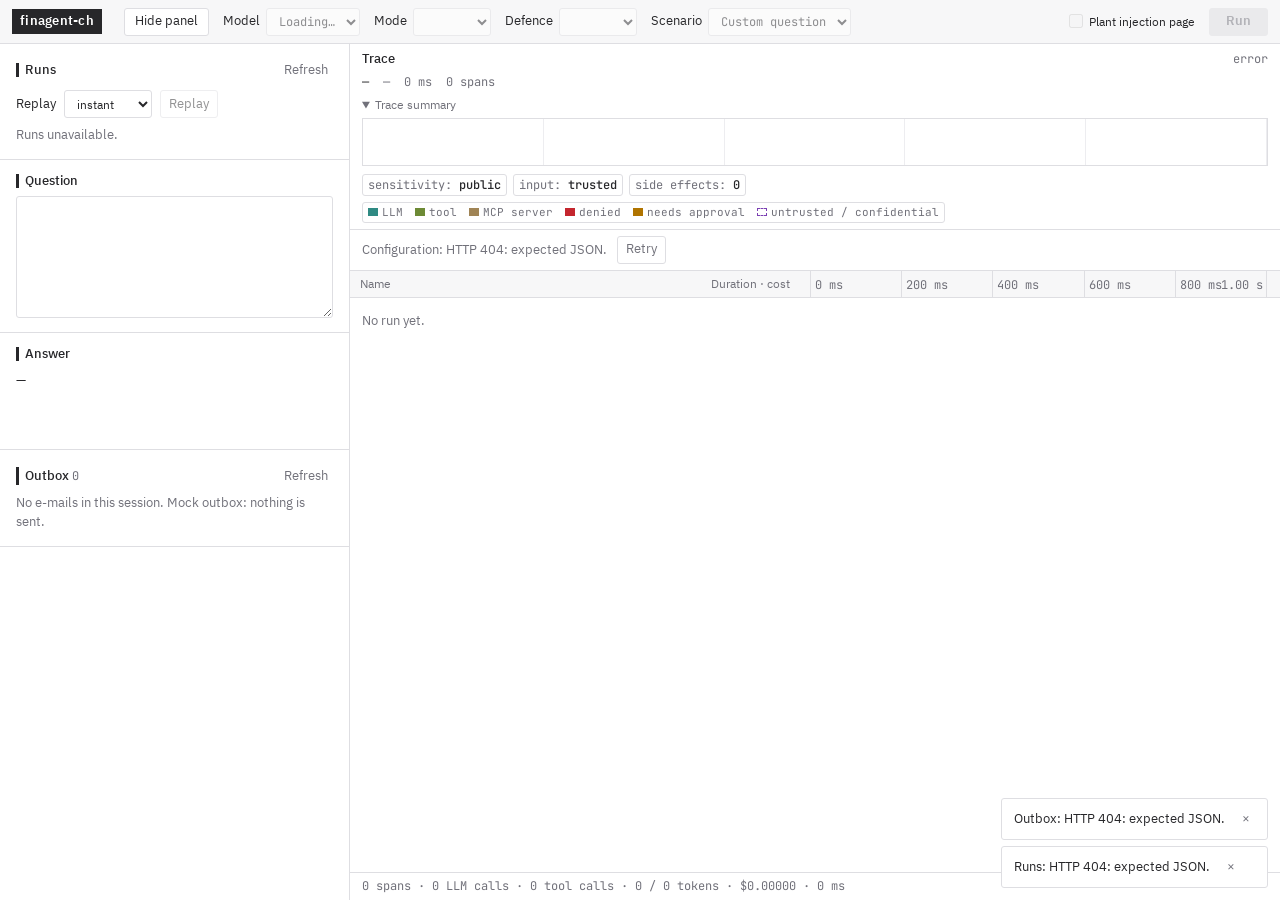
==== src/finagent/ui/static/index.html @ f9b0cb6b "Demo app: clear buttons, span-type colours with legend, brutalist structure Panel toggle is a border" ====
<!doctype html>
<html lang="en">
<head>
  <meta charset="utf-8">
  <meta name="viewport" content="width=device-width, initial-scale=1">
  <meta name="color-scheme" content="light dark">
  <title>finagent-ch</title>
  <script>
    // Support the backend root, /static/index.html and offline file previews.
    const assetBase = location.pathname.endsWith('/') && !location.pathname.endsWith('/static/') ? 'static/' : './';
    const stylesheet = document.createElement('link');
    stylesheet.rel = 'stylesheet'; stylesheet.href = assetBase + 'style.css';
    document.head.append(stylesheet);
    const application = document.createElement('script');
    application.src = assetBase + 'app.js'; application.async = false;
    document.addEventListener('DOMContentLoaded', () => document.head.append(application), { once: true });
  </script>
</head>
<body>
  <header class="toolbar" aria-label="Run configuration">
    <span class="brand">finagent-ch</span>
    <button id="toggle-left" class="button panel-toggle" aria-expanded="true" aria-controls="left-pane" title="Show or hide the question, answer, runs and outbox">Hide panel</button>
    <label>Model <select id="model" disabled><option>Loading…</option></select></label>
    <label>Mode <select id="mode" disabled></select></label>
    <label>Defence <select id="defence" disabled></select></label>
    <label class="scenario-control">Scenario <select id="scenario" disabled><option value="">Custom question</option></select></label>
    <label class="injection-control"><input id="injection" type="checkbox" disabled>Plant injection page</label>
    <button id="run" disabled>Run</button>
  </header>
  <main id="workspace" class="workspace">
    <aside id="left-pane" class="left-pane" aria-label="Question and answer">
      <section class="runs-panel" aria-labelledby="runs-heading">
        <div class="section-line"><h2 id="runs-heading">Runs</h2><button id="refresh-runs" class="text-button">Refresh</button></div>
        <div class="replay-control"><label for="replay-mode">Replay</label><select id="replay-mode"><option value="instant">instant</option><option value="realtime">real time</option></select><button id="replay-run" disabled>Replay</button></div>
        <div id="runs" class="runs-list" aria-label="Run history"><p class="muted">Loading…</p></div>
      </section>
      <section class="question-panel">
        <h2><label for="question">Question</label></h2>
        <textarea id="question" rows="5" aria-describedby="scenario-explains" spellcheck="false"></textarea>
        <p id="scenario-explains" class="scenario-note muted" hidden></p>
      </section>
      <section class="answer-panel" aria-labelledby="answer-heading">
        <h2 id="answer-heading">Answer</h2>
        <div id="answer" class="answer">—</div>
        <div id="answer-sources" class="citation-list"></div>
      </section>
      <section class="outbox-panel" aria-labelledby="outbox-heading">
        <div class="section-line"><h2 id="outbox-heading">Outbox <span id="outbox-count" class="muted mono">0</span></h2><button id="refresh-outbox" class="text-button">Refresh</button></div>
        <div id="outbox"><p class="muted">No e-mails in this session. Mock outbox: nothing is sent.</p></div>
      </section>
    </aside>
    <section class="trace-pane" aria-labelledby="trace-heading">
      <header class="trace-header">
        <div class="section-line"><h1 id="trace-heading">Trace</h1><span id="connection" role="status" class="mono muted">—</span></div>
        <div class="trace-meta mono"><span id="trace-id">—</span><time id="trace-start">—</time><span id="trace-duration">0 ms</span><span id="trace-count">0 spans</span></div>
        <details id="trace-overview" class="trace-overview" open><summary>Trace summary</summary><div id="minimap" class="minimap" aria-label="Run overview"></div></details>
        <div class="session mono" aria-label="Session state">
          <span>sensitivity: <b id="sensitivity">public</b></span><span>input: <b id="taint">trusted</b></span><span>side effects: <b id="side-effects">0</b></span>
          <span class="kind-legend" aria-label="Span colours"><span><i style="background:var(--k-llm)"></i>LLM</span><span><i style="background:var(--k-tool)"></i>tool</span><span><i style="background:var(--k-server)"></i>MCP server</span><span><i style="background:var(--danger)"></i>denied</span><span><i style="background:var(--attention)"></i>needs approval</span><span><i style="border:1px dashed var(--sensitive)"></i>untrusted / confidential</span></span>
        </div>
      </header>
      <div id="trace-notice" class="trace-notice" role="status" hidden></div>
      <div id="waterfall-scroll" class="waterfall-scroll">
        <div id="waterfall" class="waterfall" role="grid" aria-label="Trace waterfall" aria-colcount="3">
          <div class="waterfall-heading" role="row"><span role="columnheader">Name</span><span role="columnheader" class="duration-heading">Duration · cost</span><div id="axis" role="columnheader" aria-label="Time since run start" class="axis mono"></div></div>
          <div id="rows" role="rowgroup"></div>
        </div>
        <p id="trace-empty" class="empty muted">No run yet.</p>
      </div>
      <div id="trace-summary" class="trace-summary mono" aria-label="Run totals"><span id="span-count">0</span> spans · <span id="llm-count">0</span> LLM calls · <span id="tool-count">0</span> tool calls · <span id="tokens">0 / 0</span> tokens · <span id="cost">$0.00000</span> · <span id="elapsed">0 ms</span></div>
      <section id="drawer" class="drawer" aria-labelledby="detail-title" hidden>
        <div class="drawer-heading"><h2>Details <span id="detail-title" class="mono muted"></span></h2><button id="close-drawer" class="text-button" aria-label="Close details">×</button></div>
        <div id="detail-tabs" class="detail-tabs" role="tablist" aria-label="Span details"></div>
        <div id="detail-content" class="detail-content" role="tabpanel" tabindex="0"></div>
      </section>
    </section>
  </main>
  <dialog id="page-modal" aria-labelledby="page-title"><div class="modal-header"><h2 id="page-title">Report page</h2><button id="close-modal" class="text-button" aria-label="Close report page">×</button></div><div class="modal-body"><p id="page-status" role="status">Loading report page…</p><img id="page-image" alt="" hidden></div></dialog>
  <div id="toasts" class="toasts" aria-live="polite"></div>
  <noscript>JavaScript is required to run the agent.</noscript>
</body>
</html>
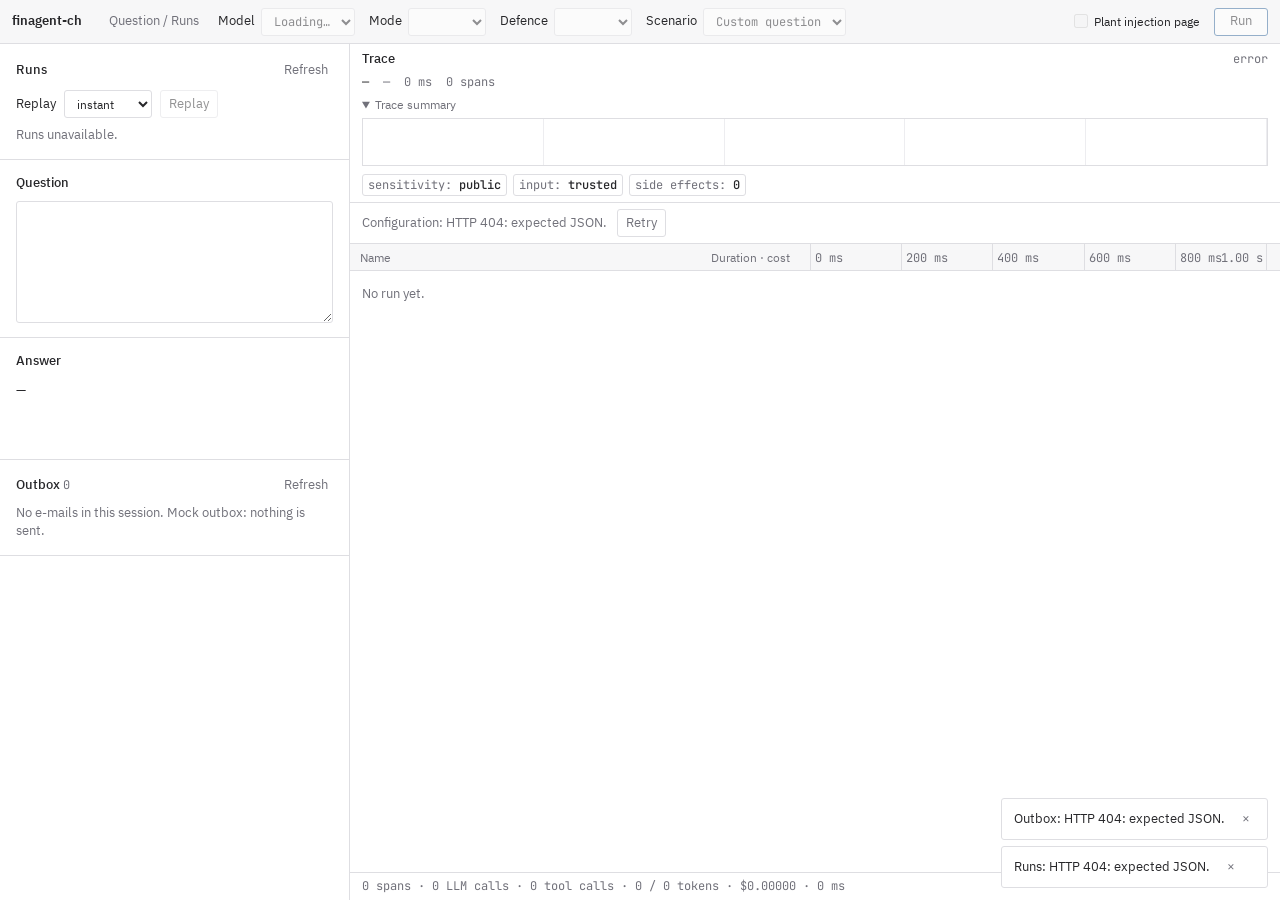
==== commit 695d29a3: "Demo app redesign: DevTools/Honeycomb-style trace waterfall, run history and replay Redesign from a " ====
--- a/src/finagent/ui/static/index.html
+++ b/src/finagent/ui/static/index.html
@@ -19,7 +19,7 @@
 <body>
   <header class="toolbar" aria-label="Run configuration">
     <span class="brand">finagent-ch</span>
-    <button id="toggle-left" class="button panel-toggle" aria-expanded="true" aria-controls="left-pane" title="Show or hide the question, answer, runs and outbox">Hide panel</button>
+    <button id="toggle-left" class="text-button" aria-expanded="true" aria-controls="left-pane">Question / Runs</button>
     <label>Model <select id="model" disabled><option>Loading…</option></select></label>
     <label>Mode <select id="mode" disabled></select></label>
     <label>Defence <select id="defence" disabled></select></label>
@@ -56,7 +56,6 @@
         <details id="trace-overview" class="trace-overview" open><summary>Trace summary</summary><div id="minimap" class="minimap" aria-label="Run overview"></div></details>
         <div class="session mono" aria-label="Session state">
           <span>sensitivity: <b id="sensitivity">public</b></span><span>input: <b id="taint">trusted</b></span><span>side effects: <b id="side-effects">0</b></span>
-          <span class="kind-legend" aria-label="Span colours"><span><i style="background:var(--k-llm)"></i>LLM</span><span><i style="background:var(--k-tool)"></i>tool</span><span><i style="background:var(--k-server)"></i>MCP server</span><span><i style="background:var(--danger)"></i>denied</span><span><i style="background:var(--attention)"></i>needs approval</span><span><i style="border:1px dashed var(--sensitive)"></i>untrusted / confidential</span></span>
         </div>
       </header>
       <div id="trace-notice" class="trace-notice" role="status" hidden></div>
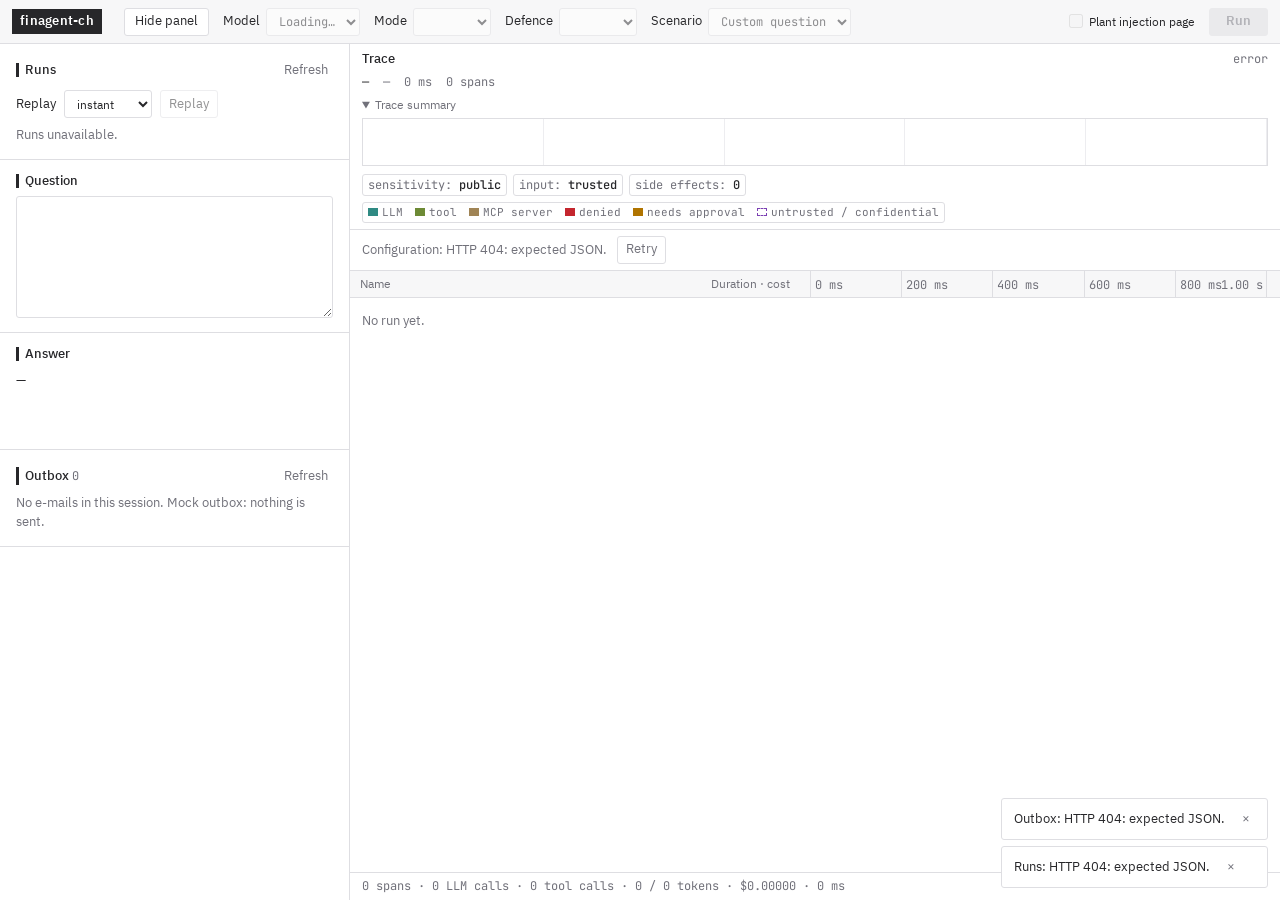
==== commit 15b46c02: "Demo app: clear buttons, span-type colours with legend, brutalist structure Panel toggle is a border" ====
--- a/src/finagent/ui/static/index.html
+++ b/src/finagent/ui/static/index.html
@@ -19,7 +19,7 @@
 <body>
   <header class="toolbar" aria-label="Run configuration">
     <span class="brand">finagent-ch</span>
-    <button id="toggle-left" class="text-button" aria-expanded="true" aria-controls="left-pane">Question / Runs</button>
+    <button id="toggle-left" class="button panel-toggle" aria-expanded="true" aria-controls="left-pane" title="Show or hide the question, answer, runs and outbox">Hide panel</button>
     <label>Model <select id="model" disabled><option>Loading…</option></select></label>
     <label>Mode <select id="mode" disabled></select></label>
     <label>Defence <select id="defence" disabled></select></label>
@@ -56,6 +56,7 @@
         <details id="trace-overview" class="trace-overview" open><summary>Trace summary</summary><div id="minimap" class="minimap" aria-label="Run overview"></div></details>
         <div class="session mono" aria-label="Session state">
           <span>sensitivity: <b id="sensitivity">public</b></span><span>input: <b id="taint">trusted</b></span><span>side effects: <b id="side-effects">0</b></span>
+          <span class="kind-legend" aria-label="Span colours"><span><i style="background:var(--k-llm)"></i>LLM</span><span><i style="background:var(--k-tool)"></i>tool</span><span><i style="background:var(--k-server)"></i>MCP server</span><span><i style="background:var(--danger)"></i>denied</span><span><i style="background:var(--attention)"></i>needs approval</span><span><i style="border:1px dashed var(--sensitive)"></i>untrusted / confidential</span></span>
         </div>
       </header>
       <div id="trace-notice" class="trace-notice" role="status" hidden></div>
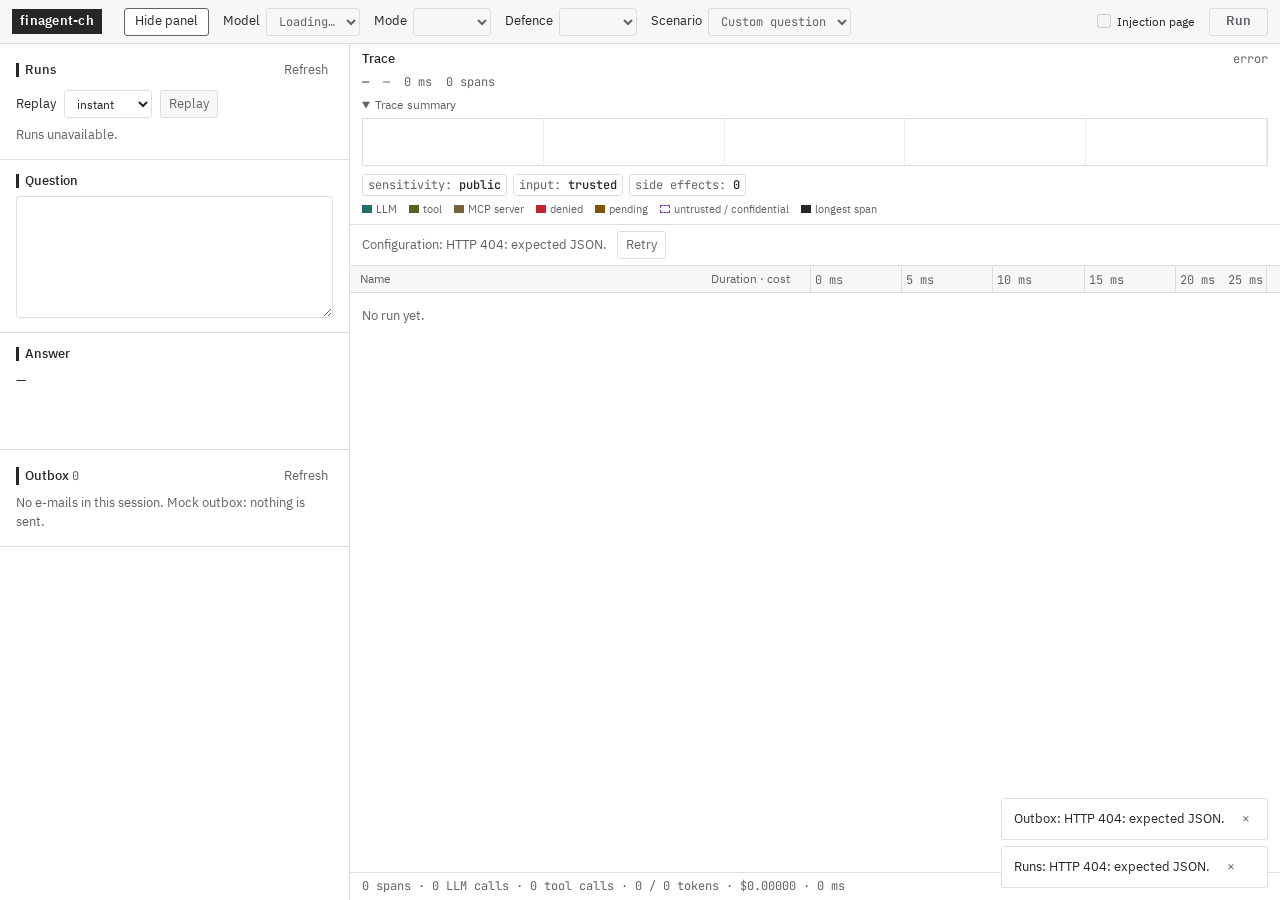
==== commit 3a82d8ba: "Demo UI: details sidebar focus, arrival fade, plain status words, axis fits short runs, mock replay " ====
--- a/src/finagent/ui/static/index.html
+++ b/src/finagent/ui/static/index.html
@@ -24,7 +24,7 @@
     <label>Mode <select id="mode" disabled></select></label>
     <label>Defence <select id="defence" disabled></select></label>
     <label class="scenario-control">Scenario <select id="scenario" disabled><option value="">Custom question</option></select></label>
-    <label class="injection-control"><input id="injection" type="checkbox" disabled>Plant injection page</label>
+    <label class="injection-control"><input id="injection" type="checkbox" disabled>Injection page</label>
     <button id="run" disabled>Run</button>
   </header>
   <main id="workspace" class="workspace">
@@ -55,8 +55,9 @@
         <div class="trace-meta mono"><span id="trace-id">—</span><time id="trace-start">—</time><span id="trace-duration">0 ms</span><span id="trace-count">0 spans</span></div>
         <details id="trace-overview" class="trace-overview" open><summary>Trace summary</summary><div id="minimap" class="minimap" aria-label="Run overview"></div></details>
         <div class="session mono" aria-label="Session state">
-          <span>sensitivity: <b id="sensitivity">public</b></span><span>input: <b id="taint">trusted</b></span><span>side effects: <b id="side-effects">0</b></span>
-          <span class="kind-legend" aria-label="Span colours"><span><i style="background:var(--k-llm)"></i>LLM</span><span><i style="background:var(--k-tool)"></i>tool</span><span><i style="background:var(--k-server)"></i>MCP server</span><span><i style="background:var(--danger)"></i>denied</span><span><i style="background:var(--attention)"></i>needs approval</span><span><i style="border:1px dashed var(--sensitive)"></i>untrusted / confidential</span></span>
+          <span class="session-chip">sensitivity: <b id="sensitivity">public</b></span><span class="session-chip">input: <b id="taint">trusted</b></span><span class="session-chip">side effects: <b id="side-effects">0</b></span>
+        </div>
+        <div class="kind-legend" aria-label="Span colours"><span><i style="background:var(--k-llm)"></i>LLM</span><span><i style="background:var(--k-tool)"></i>tool</span><span><i style="background:var(--k-server)"></i>MCP server</span><span><i style="background:var(--danger)"></i>denied</span><span><i style="background:var(--attention)"></i>pending</span><span><i style="border:1px dashed var(--sensitive)"></i>untrusted / confidential</span><span><i style="background:var(--ink)"></i>longest span</span>
         </div>
       </header>
       <div id="trace-notice" class="trace-notice" role="status" hidden></div>
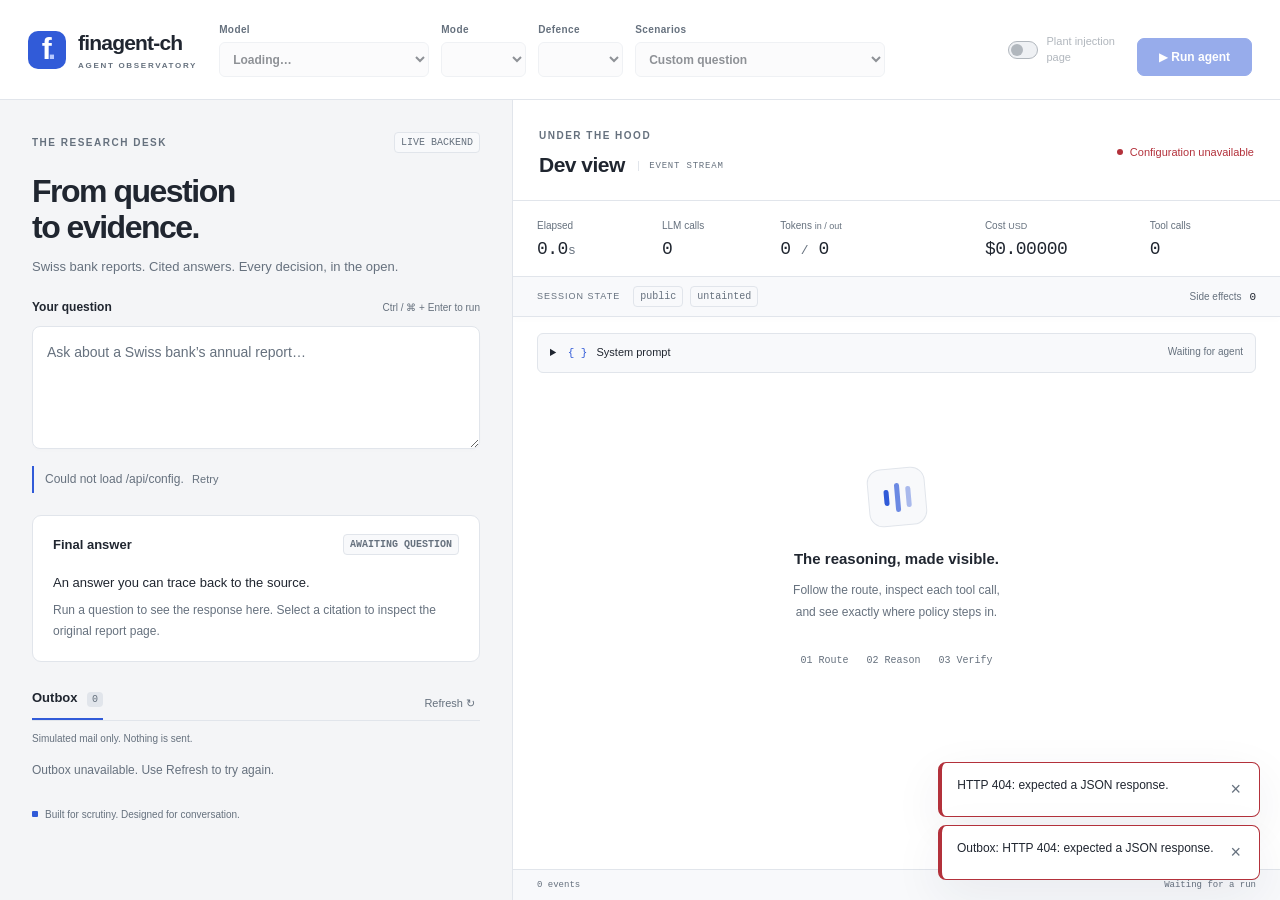
==== commit 92825c80: "Demo app frontend: live dev view, approvals, citations, outbox (by Codex; reviewed) Built by Codex (" ====
--- a/src/finagent/ui/static/index.html
+++ b/src/finagent/ui/static/index.html
@@ -4,80 +4,65 @@
   <meta charset="utf-8">
   <meta name="viewport" content="width=device-width, initial-scale=1">
   <meta name="color-scheme" content="light dark">
-  <title>finagent-ch</title>
+  <title>finagent-ch · Agent observatory</title>
   <script>
-    // Support the backend root, /static/index.html and offline file previews.
+    // Resolve assets at the backend's / route, /static/index.html, or as an offline file.
     const assetBase = location.pathname.endsWith('/') && !location.pathname.endsWith('/static/') ? 'static/' : './';
-    const stylesheet = document.createElement('link');
-    stylesheet.rel = 'stylesheet'; stylesheet.href = assetBase + 'style.css';
-    document.head.append(stylesheet);
-    const application = document.createElement('script');
-    application.src = assetBase + 'app.js'; application.async = false;
-    document.addEventListener('DOMContentLoaded', () => document.head.append(application), { once: true });
+    document.write('<link rel="stylesheet" href="' + assetBase + 'style.css">');
+    document.write('<script defer src="' + assetBase + 'app.js"><\/script>');
   </script>
 </head>
 <body>
-  <header class="toolbar" aria-label="Run configuration">
-    <span class="brand">finagent-ch</span>
-    <button id="toggle-left" class="button panel-toggle" aria-expanded="true" aria-controls="left-pane" title="Show or hide the question, answer, runs and outbox">Hide panel</button>
-    <label>Model <select id="model" disabled><option>Loading…</option></select></label>
-    <label>Mode <select id="mode" disabled></select></label>
-    <label>Defence <select id="defence" disabled></select></label>
-    <label class="scenario-control">Scenario <select id="scenario" disabled><option value="">Custom question</option></select></label>
-    <label class="injection-control"><input id="injection" type="checkbox" disabled>Injection page</label>
-    <button id="run" disabled>Run</button>
+  <header class="topbar">
+    <a class="brand" href="" aria-label="finagent-ch home"><span class="brand-mark" aria-hidden="true">f<span>.</span></span><span>finagent-ch<small>AGENT OBSERVATORY</small></span></a>
+    <div class="controls" aria-label="Run configuration">
+      <label class="field model-field">Model<select id="model" aria-label="Model" disabled><option>Loading…</option></select></label>
+      <label class="field">Mode<select id="mode" aria-label="Agent mode" disabled></select></label>
+      <label class="field">Defence<select id="defence" aria-label="Defence" disabled></select></label>
+      <label class="field scenario-field">Scenarios<select id="scenario" aria-label="Scenarios" disabled><option value="">Custom question</option></select></label>
+    </div>
+    <label class="injection-control"><input id="injection" type="checkbox" role="switch" disabled><span class="switch" aria-hidden="true"></span><span>Plant injection<br>page</span></label>
+    <button id="run" class="button primary run-button" aria-label="Run agent" disabled><span aria-hidden="true">▶</span> Run agent</button>
   </header>
-  <main id="workspace" class="workspace">
-    <aside id="left-pane" class="left-pane" aria-label="Question and answer">
-      <section class="runs-panel" aria-labelledby="runs-heading">
-        <div class="section-line"><h2 id="runs-heading">Runs</h2><button id="refresh-runs" class="text-button">Refresh</button></div>
-        <div class="replay-control"><label for="replay-mode">Replay</label><select id="replay-mode"><option value="instant">instant</option><option value="realtime">real time</option></select><button id="replay-run" disabled>Replay</button></div>
-        <div id="runs" class="runs-list" aria-label="Run history"><p class="muted">Loading…</p></div>
-      </section>
+  <main class="workspace">
+    <section class="conversation" aria-label="Question and answer">
+      <div class="section-heading"><span class="eyebrow">THE RESEARCH DESK</span><span id="environment" class="badge">LIVE BACKEND</span></div>
+      <h1>From question<br>to evidence.</h1>
+      <p class="intro">Swiss bank reports. Cited answers. Every decision, in the open.</p>
       <section class="question-panel">
-        <h2><label for="question">Question</label></h2>
-        <textarea id="question" rows="5" aria-describedby="scenario-explains" spellcheck="false"></textarea>
-        <p id="scenario-explains" class="scenario-note muted" hidden></p>
+        <div class="panel-label"><label for="question">Your question</label><span class="subtle">Ctrl / ⌘ + Enter to run</span></div>
+        <textarea id="question" rows="4" placeholder="Ask about a Swiss bank’s annual report…" aria-describedby="scenario-explains"></textarea>
+        <div id="scenario-explains" class="scenario-explains">Choose a scenario or write your own question to explore the agent.</div>
+        <p id="model-note" class="model-note" hidden></p>
       </section>
       <section class="answer-panel" aria-labelledby="answer-heading">
-        <h2 id="answer-heading">Answer</h2>
-        <div id="answer" class="answer">—</div>
+        <div class="panel-label"><h2 id="answer-heading">Final answer</h2><span id="answer-status" class="badge">AWAITING QUESTION</span></div>
+        <div id="answer" class="answer"><p class="empty-copy">An answer you can trace back to the source.</p><p class="subtle">Run a question to see the response here. Select a citation to inspect the original report page.</p></div>
         <div id="answer-sources" class="citation-list"></div>
       </section>
-      <section class="outbox-panel" aria-labelledby="outbox-heading">
-        <div class="section-line"><h2 id="outbox-heading">Outbox <span id="outbox-count" class="muted mono">0</span></h2><button id="refresh-outbox" class="text-button">Refresh</button></div>
-        <div id="outbox"><p class="muted">No e-mails in this session. Mock outbox: nothing is sent.</p></div>
+      <section class="outbox-panel" aria-labelledby="outbox-tab">
+        <div class="outbox-header"><div role="tablist" aria-label="Run artifacts"><button id="outbox-tab" role="tab" aria-selected="true" aria-controls="outbox" class="tab" aria-label="View outbox">Outbox <span id="outbox-count" class="count">0</span></button></div><button id="refresh-outbox" class="text-button" aria-label="Refresh outbox">Refresh <span aria-hidden="true">↻</span></button></div>
+        <p class="outbox-note">Simulated mail only. Nothing is sent.</p>
+        <div id="outbox" role="tabpanel" aria-labelledby="outbox-tab" tabindex="0"><p class="subtle">Loading outbox…</p></div>
       </section>
-    </aside>
-    <section class="trace-pane" aria-labelledby="trace-heading">
-      <header class="trace-header">
-        <div class="section-line"><h1 id="trace-heading">Trace</h1><span id="connection" role="status" class="mono muted">—</span></div>
-        <div class="trace-meta mono"><span id="trace-id">—</span><time id="trace-start">—</time><span id="trace-duration">0 ms</span><span id="trace-count">0 spans</span></div>
-        <details id="trace-overview" class="trace-overview" open><summary>Trace summary</summary><div id="minimap" class="minimap" aria-label="Run overview"></div></details>
-        <div class="session mono" aria-label="Session state">
-          <span class="session-chip">sensitivity: <b id="sensitivity">public</b></span><span class="session-chip">input: <b id="taint">trusted</b></span><span class="session-chip">side effects: <b id="side-effects">0</b></span>
-        </div>
-        <div class="kind-legend" aria-label="Span colours"><span><i style="background:var(--k-llm)"></i>LLM</span><span><i style="background:var(--k-tool)"></i>tool</span><span><i style="background:var(--k-server)"></i>MCP server</span><span><i style="background:var(--danger)"></i>denied</span><span><i style="background:var(--attention)"></i>pending</span><span><i style="border:1px dashed var(--sensitive)"></i>untrusted / confidential</span><span><i style="background:var(--ink)"></i>longest span</span>
-        </div>
-      </header>
-      <div id="trace-notice" class="trace-notice" role="status" hidden></div>
-      <div id="waterfall-scroll" class="waterfall-scroll">
-        <div id="waterfall" class="waterfall" role="grid" aria-label="Trace waterfall" aria-colcount="3">
-          <div class="waterfall-heading" role="row"><span role="columnheader">Name</span><span role="columnheader" class="duration-heading">Duration · cost</span><div id="axis" role="columnheader" aria-label="Time since run start" class="axis mono"></div></div>
-          <div id="rows" role="rowgroup"></div>
-        </div>
-        <p id="trace-empty" class="empty muted">No run yet.</p>
+      <footer class="desk-footer"><span class="tiny-square" aria-hidden="true"></span> Built for scrutiny. Designed for conversation.</footer>
+    </section>
+    <section class="dev-view" aria-labelledby="dev-heading">
+      <header class="dev-heading"><div><span class="eyebrow">UNDER THE HOOD</span><h2 id="dev-heading">Dev view <span class="version">EVENT STREAM</span></h2></div><span id="connection" class="connection" role="status"><span class="status-dot"></span><span id="connection-text">Ready</span></span></header>
+      <div class="telemetry">
+        <div class="metrics" aria-label="Run totals"><div><span>Elapsed</span><strong id="elapsed">0.0<span>s</span></strong></div><div><span>LLM calls</span><strong id="llm-count">0</strong></div><div><span>Tokens <small>in / out</small></span><strong id="tokens">0 <span>/</span> 0</strong></div><div><span>Cost <small>USD</small></span><strong id="cost">$0.00000</strong></div><div><span>Tool calls</span><strong id="tool-count">0</strong></div></div>
+        <div class="session"><span class="session-label">SESSION STATE</span><span id="sensitivity" class="badge">public</span><span id="taint" class="badge">untainted</span><span class="side-effects">Side effects <strong id="side-effects">0</strong></span></div>
       </div>
-      <div id="trace-summary" class="trace-summary mono" aria-label="Run totals"><span id="span-count">0</span> spans · <span id="llm-count">0</span> LLM calls · <span id="tool-count">0</span> tool calls · <span id="tokens">0 / 0</span> tokens · <span id="cost">$0.00000</span> · <span id="elapsed">0 ms</span></div>
-      <section id="drawer" class="drawer" aria-labelledby="detail-title" hidden>
-        <div class="drawer-heading"><h2>Details <span id="detail-title" class="mono muted"></span></h2><button id="close-drawer" class="text-button" aria-label="Close details">×</button></div>
-        <div id="detail-tabs" class="detail-tabs" role="tablist" aria-label="Span details"></div>
-        <div id="detail-content" class="detail-content" role="tabpanel" tabindex="0"></div>
-      </section>
+      <div id="timeline-scroll" class="timeline-scroll" tabindex="0" aria-label="Scrollable execution timeline">
+        <details id="system-panel" class="system-panel"><summary><span class="mono">{ }</span> System prompt <span id="system-meta" class="subtle">Waiting for agent</span></summary><div id="system-content" class="system-content"><p class="subtle">The full system prompt appears when the agent starts.</p></div></details>
+        <div id="timeline" class="timeline"><div id="timeline-empty" class="timeline-empty"><div class="trace-symbol" aria-hidden="true"><span></span><span></span><span></span></div><h3>The reasoning, made visible.</h3><p>Follow the route, inspect each tool call,<br>and see exactly where policy steps in.</p><div class="flow-legend"><span>01 Route</span><span>02 Reason</span><span>03 Verify</span></div></div></div>
+      </div>
+      <button id="jump-latest" class="button jump-latest" aria-label="Resume following latest event" hidden>Follow latest <span aria-hidden="true">↓</span></button>
+      <footer class="trace-footer"><span id="event-count">0 events</span><span id="trace-note">Waiting for a run</span></footer>
     </section>
   </main>
-  <dialog id="page-modal" aria-labelledby="page-title"><div class="modal-header"><h2 id="page-title">Report page</h2><button id="close-modal" class="text-button" aria-label="Close report page">×</button></div><div class="modal-body"><p id="page-status" role="status">Loading report page…</p><img id="page-image" alt="" hidden></div></dialog>
-  <div id="toasts" class="toasts" aria-live="polite"></div>
-  <noscript>JavaScript is required to run the agent.</noscript>
+  <dialog id="page-modal" aria-labelledby="page-title"><div class="modal-header"><div><span class="eyebrow">SOURCE DOCUMENT</span><h2 id="page-title">Report page</h2></div><button id="close-modal" class="button icon-button" aria-label="Close source document">×</button></div><div class="modal-body"><p id="page-status" role="status">Loading report page…</p><img id="page-image" alt="" hidden></div></dialog>
+  <div id="toasts" class="toasts" aria-live="polite" aria-atomic="false"></div>
+  <noscript>This demo requires JavaScript. Enable it to run the agent and inspect its event stream.</noscript>
 </body>
 </html>
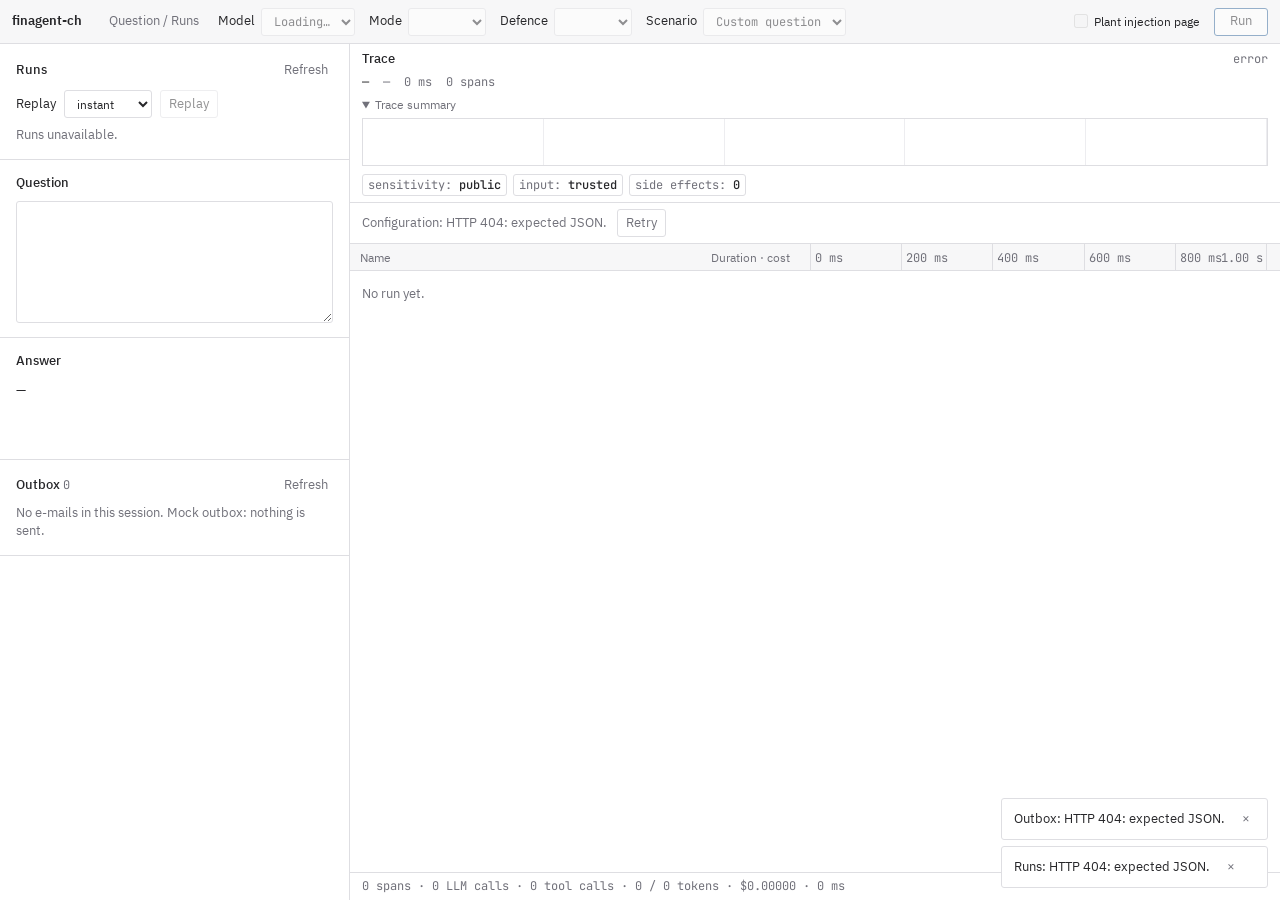
==== commit 6ad04745: "Demo app redesign: DevTools/Honeycomb-style trace waterfall, run history and replay Redesign and rev" ====
--- a/src/finagent/ui/static/index.html
+++ b/src/finagent/ui/static/index.html
@@ -4,65 +4,78 @@
   <meta charset="utf-8">
   <meta name="viewport" content="width=device-width, initial-scale=1">
   <meta name="color-scheme" content="light dark">
-  <title>finagent-ch · Agent observatory</title>
+  <title>finagent-ch</title>
   <script>
-    // Resolve assets at the backend's / route, /static/index.html, or as an offline file.
+    // Support the backend root, /static/index.html and offline file previews.
     const assetBase = location.pathname.endsWith('/') && !location.pathname.endsWith('/static/') ? 'static/' : './';
-    document.write('<link rel="stylesheet" href="' + assetBase + 'style.css">');
-    document.write('<script defer src="' + assetBase + 'app.js"><\/script>');
+    const stylesheet = document.createElement('link');
+    stylesheet.rel = 'stylesheet'; stylesheet.href = assetBase + 'style.css';
+    document.head.append(stylesheet);
+    const application = document.createElement('script');
+    application.src = assetBase + 'app.js'; application.async = false;
+    document.addEventListener('DOMContentLoaded', () => document.head.append(application), { once: true });
   </script>
 </head>
 <body>
-  <header class="topbar">
-    <a class="brand" href="" aria-label="finagent-ch home"><span class="brand-mark" aria-hidden="true">f<span>.</span></span><span>finagent-ch<small>AGENT OBSERVATORY</small></span></a>
-    <div class="controls" aria-label="Run configuration">
-      <label class="field model-field">Model<select id="model" aria-label="Model" disabled><option>Loading…</option></select></label>
-      <label class="field">Mode<select id="mode" aria-label="Agent mode" disabled></select></label>
-      <label class="field">Defence<select id="defence" aria-label="Defence" disabled></select></label>
-      <label class="field scenario-field">Scenarios<select id="scenario" aria-label="Scenarios" disabled><option value="">Custom question</option></select></label>
-    </div>
-    <label class="injection-control"><input id="injection" type="checkbox" role="switch" disabled><span class="switch" aria-hidden="true"></span><span>Plant injection<br>page</span></label>
-    <button id="run" class="button primary run-button" aria-label="Run agent" disabled><span aria-hidden="true">▶</span> Run agent</button>
+  <header class="toolbar" aria-label="Run configuration">
+    <span class="brand">finagent-ch</span>
+    <button id="toggle-left" class="text-button" aria-expanded="true" aria-controls="left-pane">Question / Runs</button>
+    <label>Model <select id="model" disabled><option>Loading…</option></select></label>
+    <label>Mode <select id="mode" disabled></select></label>
+    <label>Defence <select id="defence" disabled></select></label>
+    <label class="scenario-control">Scenario <select id="scenario" disabled><option value="">Custom question</option></select></label>
+    <label class="injection-control"><input id="injection" type="checkbox" disabled>Plant injection page</label>
+    <button id="run" disabled>Run</button>
   </header>
-  <main class="workspace">
-    <section class="conversation" aria-label="Question and answer">
-      <div class="section-heading"><span class="eyebrow">THE RESEARCH DESK</span><span id="environment" class="badge">LIVE BACKEND</span></div>
-      <h1>From question<br>to evidence.</h1>
-      <p class="intro">Swiss bank reports. Cited answers. Every decision, in the open.</p>
+  <main id="workspace" class="workspace">
+    <aside id="left-pane" class="left-pane" aria-label="Question and answer">
+      <section class="runs-panel" aria-labelledby="runs-heading">
+        <div class="section-line"><h2 id="runs-heading">Runs</h2><button id="refresh-runs" class="text-button">Refresh</button></div>
+        <div class="replay-control"><label for="replay-mode">Replay</label><select id="replay-mode"><option value="instant">instant</option><option value="realtime">real time</option></select><button id="replay-run" disabled>Replay</button></div>
+        <div id="runs" class="runs-list" aria-label="Run history"><p class="muted">Loading…</p></div>
+      </section>
       <section class="question-panel">
-        <div class="panel-label"><label for="question">Your question</label><span class="subtle">Ctrl / ⌘ + Enter to run</span></div>
-        <textarea id="question" rows="4" placeholder="Ask about a Swiss bank’s annual report…" aria-describedby="scenario-explains"></textarea>
-        <div id="scenario-explains" class="scenario-explains">Choose a scenario or write your own question to explore the agent.</div>
-        <p id="model-note" class="model-note" hidden></p>
+        <h2><label for="question">Question</label></h2>
+        <textarea id="question" rows="5" aria-describedby="scenario-explains" spellcheck="false"></textarea>
+        <p id="scenario-explains" class="scenario-note muted" hidden></p>
       </section>
       <section class="answer-panel" aria-labelledby="answer-heading">
-        <div class="panel-label"><h2 id="answer-heading">Final answer</h2><span id="answer-status" class="badge">AWAITING QUESTION</span></div>
-        <div id="answer" class="answer"><p class="empty-copy">An answer you can trace back to the source.</p><p class="subtle">Run a question to see the response here. Select a citation to inspect the original report page.</p></div>
+        <h2 id="answer-heading">Answer</h2>
+        <div id="answer" class="answer">—</div>
         <div id="answer-sources" class="citation-list"></div>
       </section>
-      <section class="outbox-panel" aria-labelledby="outbox-tab">
-        <div class="outbox-header"><div role="tablist" aria-label="Run artifacts"><button id="outbox-tab" role="tab" aria-selected="true" aria-controls="outbox" class="tab" aria-label="View outbox">Outbox <span id="outbox-count" class="count">0</span></button></div><button id="refresh-outbox" class="text-button" aria-label="Refresh outbox">Refresh <span aria-hidden="true">↻</span></button></div>
-        <p class="outbox-note">Simulated mail only. Nothing is sent.</p>
-        <div id="outbox" role="tabpanel" aria-labelledby="outbox-tab" tabindex="0"><p class="subtle">Loading outbox…</p></div>
+      <section class="outbox-panel" aria-labelledby="outbox-heading">
+        <div class="section-line"><h2 id="outbox-heading">Outbox <span id="outbox-count" class="muted mono">0</span></h2><button id="refresh-outbox" class="text-button">Refresh</button></div>
+        <div id="outbox"><p class="muted">No e-mails in this session. Mock outbox: nothing is sent.</p></div>
       </section>
-      <footer class="desk-footer"><span class="tiny-square" aria-hidden="true"></span> Built for scrutiny. Designed for conversation.</footer>
-    </section>
-    <section class="dev-view" aria-labelledby="dev-heading">
-      <header class="dev-heading"><div><span class="eyebrow">UNDER THE HOOD</span><h2 id="dev-heading">Dev view <span class="version">EVENT STREAM</span></h2></div><span id="connection" class="connection" role="status"><span class="status-dot"></span><span id="connection-text">Ready</span></span></header>
-      <div class="telemetry">
-        <div class="metrics" aria-label="Run totals"><div><span>Elapsed</span><strong id="elapsed">0.0<span>s</span></strong></div><div><span>LLM calls</span><strong id="llm-count">0</strong></div><div><span>Tokens <small>in / out</small></span><strong id="tokens">0 <span>/</span> 0</strong></div><div><span>Cost <small>USD</small></span><strong id="cost">$0.00000</strong></div><div><span>Tool calls</span><strong id="tool-count">0</strong></div></div>
-        <div class="session"><span class="session-label">SESSION STATE</span><span id="sensitivity" class="badge">public</span><span id="taint" class="badge">untainted</span><span class="side-effects">Side effects <strong id="side-effects">0</strong></span></div>
+    </aside>
+    <section class="trace-pane" aria-labelledby="trace-heading">
+      <header class="trace-header">
+        <div class="section-line"><h1 id="trace-heading">Trace</h1><span id="connection" role="status" class="mono muted">—</span></div>
+        <div class="trace-meta mono"><span id="trace-id">—</span><time id="trace-start">—</time><span id="trace-duration">0 ms</span><span id="trace-count">0 spans</span></div>
+        <details id="trace-overview" class="trace-overview" open><summary>Trace summary</summary><div id="minimap" class="minimap" aria-label="Run overview"></div></details>
+        <div class="session mono" aria-label="Session state">
+          <span>sensitivity: <b id="sensitivity">public</b></span><span>input: <b id="taint">trusted</b></span><span>side effects: <b id="side-effects">0</b></span>
+        </div>
+      </header>
+      <div id="trace-notice" class="trace-notice" role="status" hidden></div>
+      <div id="waterfall-scroll" class="waterfall-scroll">
+        <div id="waterfall" class="waterfall" role="grid" aria-label="Trace waterfall" aria-colcount="3">
+          <div class="waterfall-heading" role="row"><span role="columnheader">Name</span><span role="columnheader" class="duration-heading">Duration · cost</span><div id="axis" role="columnheader" aria-label="Time since run start" class="axis mono"></div></div>
+          <div id="rows" role="rowgroup"></div>
+        </div>
+        <p id="trace-empty" class="empty muted">No run yet.</p>
       </div>
-      <div id="timeline-scroll" class="timeline-scroll" tabindex="0" aria-label="Scrollable execution timeline">
-        <details id="system-panel" class="system-panel"><summary><span class="mono">{ }</span> System prompt <span id="system-meta" class="subtle">Waiting for agent</span></summary><div id="system-content" class="system-content"><p class="subtle">The full system prompt appears when the agent starts.</p></div></details>
-        <div id="timeline" class="timeline"><div id="timeline-empty" class="timeline-empty"><div class="trace-symbol" aria-hidden="true"><span></span><span></span><span></span></div><h3>The reasoning, made visible.</h3><p>Follow the route, inspect each tool call,<br>and see exactly where policy steps in.</p><div class="flow-legend"><span>01 Route</span><span>02 Reason</span><span>03 Verify</span></div></div></div>
-      </div>
-      <button id="jump-latest" class="button jump-latest" aria-label="Resume following latest event" hidden>Follow latest <span aria-hidden="true">↓</span></button>
-      <footer class="trace-footer"><span id="event-count">0 events</span><span id="trace-note">Waiting for a run</span></footer>
+      <div id="trace-summary" class="trace-summary mono" aria-label="Run totals"><span id="span-count">0</span> spans · <span id="llm-count">0</span> LLM calls · <span id="tool-count">0</span> tool calls · <span id="tokens">0 / 0</span> tokens · <span id="cost">$0.00000</span> · <span id="elapsed">0 ms</span></div>
+      <section id="drawer" class="drawer" aria-labelledby="detail-title" hidden>
+        <div class="drawer-heading"><h2>Details <span id="detail-title" class="mono muted"></span></h2><button id="close-drawer" class="text-button" aria-label="Close details">×</button></div>
+        <div id="detail-tabs" class="detail-tabs" role="tablist" aria-label="Span details"></div>
+        <div id="detail-content" class="detail-content" role="tabpanel" tabindex="0"></div>
+      </section>
     </section>
   </main>
-  <dialog id="page-modal" aria-labelledby="page-title"><div class="modal-header"><div><span class="eyebrow">SOURCE DOCUMENT</span><h2 id="page-title">Report page</h2></div><button id="close-modal" class="button icon-button" aria-label="Close source document">×</button></div><div class="modal-body"><p id="page-status" role="status">Loading report page…</p><img id="page-image" alt="" hidden></div></dialog>
-  <div id="toasts" class="toasts" aria-live="polite" aria-atomic="false"></div>
-  <noscript>This demo requires JavaScript. Enable it to run the agent and inspect its event stream.</noscript>
+  <dialog id="page-modal" aria-labelledby="page-title"><div class="modal-header"><h2 id="page-title">Report page</h2><button id="close-modal" class="text-button" aria-label="Close report page">×</button></div><div class="modal-body"><p id="page-status" role="status">Loading report page…</p><img id="page-image" alt="" hidden></div></dialog>
+  <div id="toasts" class="toasts" aria-live="polite"></div>
+  <noscript>JavaScript is required to run the agent.</noscript>
 </body>
 </html>
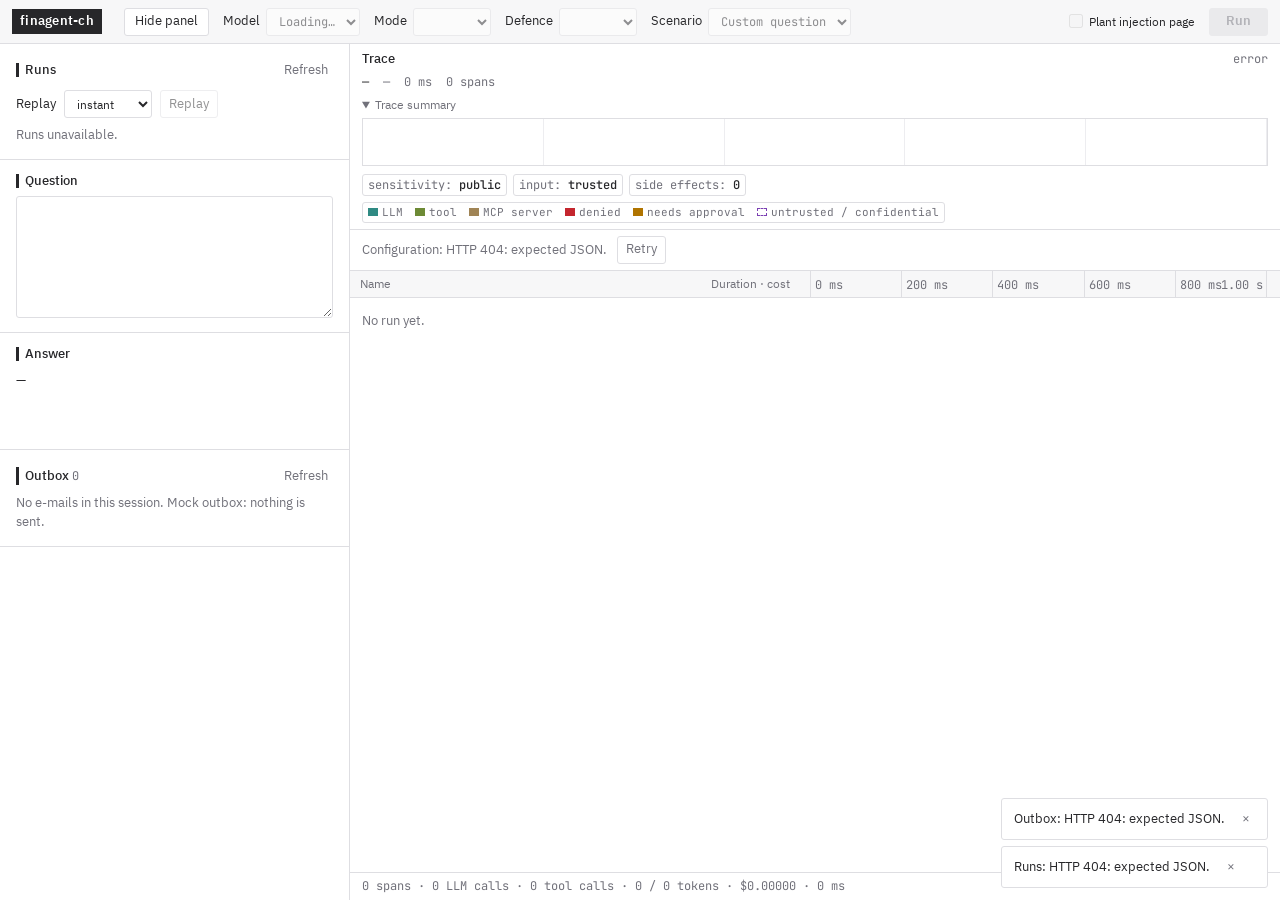
==== commit f158e0d2: "Demo app: clear buttons, span-type colours with legend, brutalist structure Panel toggle is a border" ====
--- a/src/finagent/ui/static/index.html
+++ b/src/finagent/ui/static/index.html
@@ -19,7 +19,7 @@
 <body>
   <header class="toolbar" aria-label="Run configuration">
     <span class="brand">finagent-ch</span>
-    <button id="toggle-left" class="text-button" aria-expanded="true" aria-controls="left-pane">Question / Runs</button>
+    <button id="toggle-left" class="button panel-toggle" aria-expanded="true" aria-controls="left-pane" title="Show or hide the question, answer, runs and outbox">Hide panel</button>
     <label>Model <select id="model" disabled><option>Loading…</option></select></label>
     <label>Mode <select id="mode" disabled></select></label>
     <label>Defence <select id="defence" disabled></select></label>
@@ -56,6 +56,7 @@
         <details id="trace-overview" class="trace-overview" open><summary>Trace summary</summary><div id="minimap" class="minimap" aria-label="Run overview"></div></details>
         <div class="session mono" aria-label="Session state">
           <span>sensitivity: <b id="sensitivity">public</b></span><span>input: <b id="taint">trusted</b></span><span>side effects: <b id="side-effects">0</b></span>
+          <span class="kind-legend" aria-label="Span colours"><span><i style="background:var(--k-llm)"></i>LLM</span><span><i style="background:var(--k-tool)"></i>tool</span><span><i style="background:var(--k-server)"></i>MCP server</span><span><i style="background:var(--danger)"></i>denied</span><span><i style="background:var(--attention)"></i>needs approval</span><span><i style="border:1px dashed var(--sensitive)"></i>untrusted / confidential</span></span>
         </div>
       </header>
       <div id="trace-notice" class="trace-notice" role="status" hidden></div>
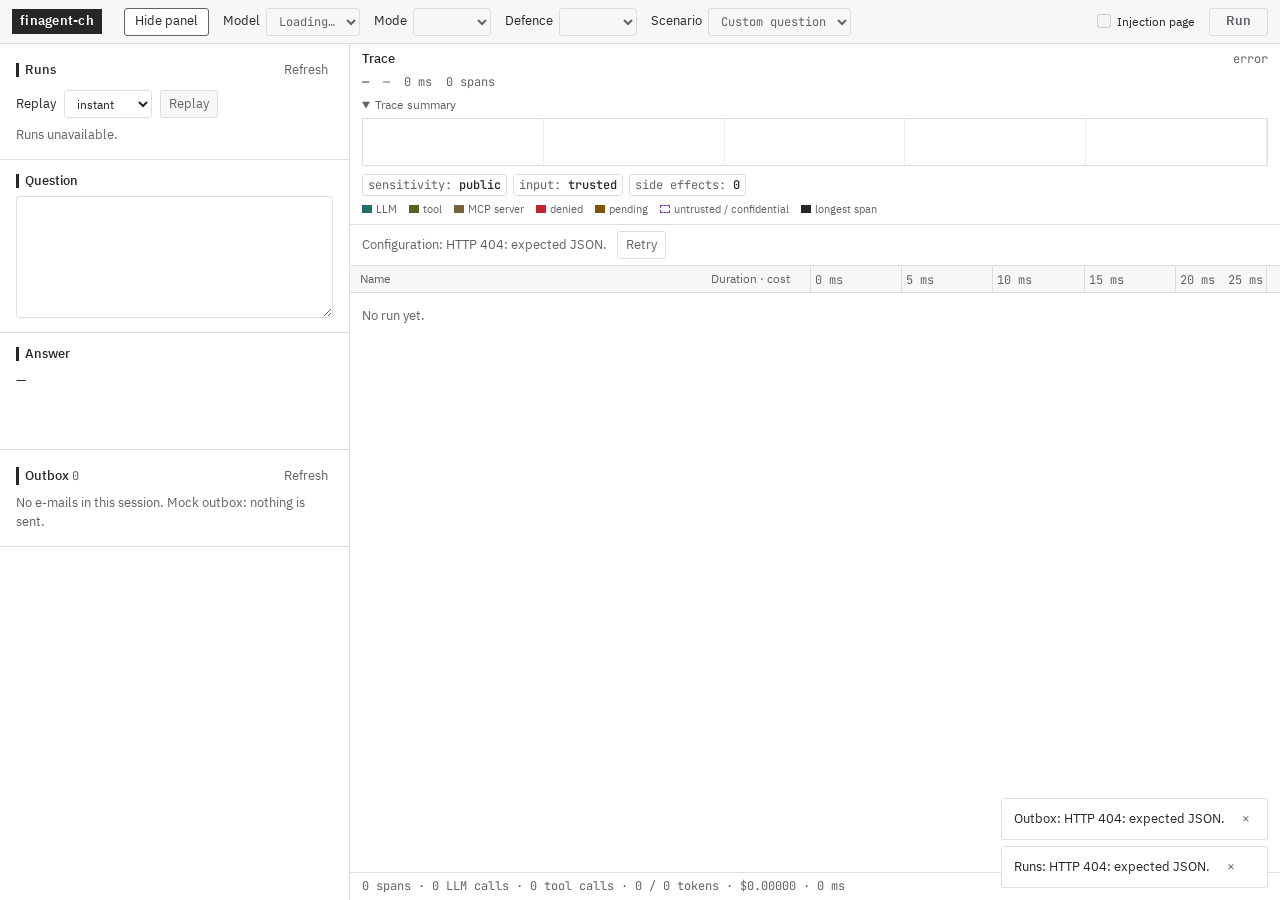
==== commit a432cc49: "Demo UI: details sidebar focus, arrival fade, plain status words, axis fits short runs, mock replay " ====
--- a/src/finagent/ui/static/index.html
+++ b/src/finagent/ui/static/index.html
@@ -24,7 +24,7 @@
     <label>Mode <select id="mode" disabled></select></label>
     <label>Defence <select id="defence" disabled></select></label>
     <label class="scenario-control">Scenario <select id="scenario" disabled><option value="">Custom question</option></select></label>
-    <label class="injection-control"><input id="injection" type="checkbox" disabled>Plant injection page</label>
+    <label class="injection-control"><input id="injection" type="checkbox" disabled>Injection page</label>
     <button id="run" disabled>Run</button>
   </header>
   <main id="workspace" class="workspace">
@@ -55,8 +55,9 @@
         <div class="trace-meta mono"><span id="trace-id">—</span><time id="trace-start">—</time><span id="trace-duration">0 ms</span><span id="trace-count">0 spans</span></div>
         <details id="trace-overview" class="trace-overview" open><summary>Trace summary</summary><div id="minimap" class="minimap" aria-label="Run overview"></div></details>
         <div class="session mono" aria-label="Session state">
-          <span>sensitivity: <b id="sensitivity">public</b></span><span>input: <b id="taint">trusted</b></span><span>side effects: <b id="side-effects">0</b></span>
-          <span class="kind-legend" aria-label="Span colours"><span><i style="background:var(--k-llm)"></i>LLM</span><span><i style="background:var(--k-tool)"></i>tool</span><span><i style="background:var(--k-server)"></i>MCP server</span><span><i style="background:var(--danger)"></i>denied</span><span><i style="background:var(--attention)"></i>needs approval</span><span><i style="border:1px dashed var(--sensitive)"></i>untrusted / confidential</span></span>
+          <span class="session-chip">sensitivity: <b id="sensitivity">public</b></span><span class="session-chip">input: <b id="taint">trusted</b></span><span class="session-chip">side effects: <b id="side-effects">0</b></span>
+        </div>
+        <div class="kind-legend" aria-label="Span colours"><span><i style="background:var(--k-llm)"></i>LLM</span><span><i style="background:var(--k-tool)"></i>tool</span><span><i style="background:var(--k-server)"></i>MCP server</span><span><i style="background:var(--danger)"></i>denied</span><span><i style="background:var(--attention)"></i>pending</span><span><i style="border:1px dashed var(--sensitive)"></i>untrusted / confidential</span><span><i style="background:var(--ink)"></i>longest span</span>
         </div>
       </header>
       <div id="trace-notice" class="trace-notice" role="status" hidden></div>
